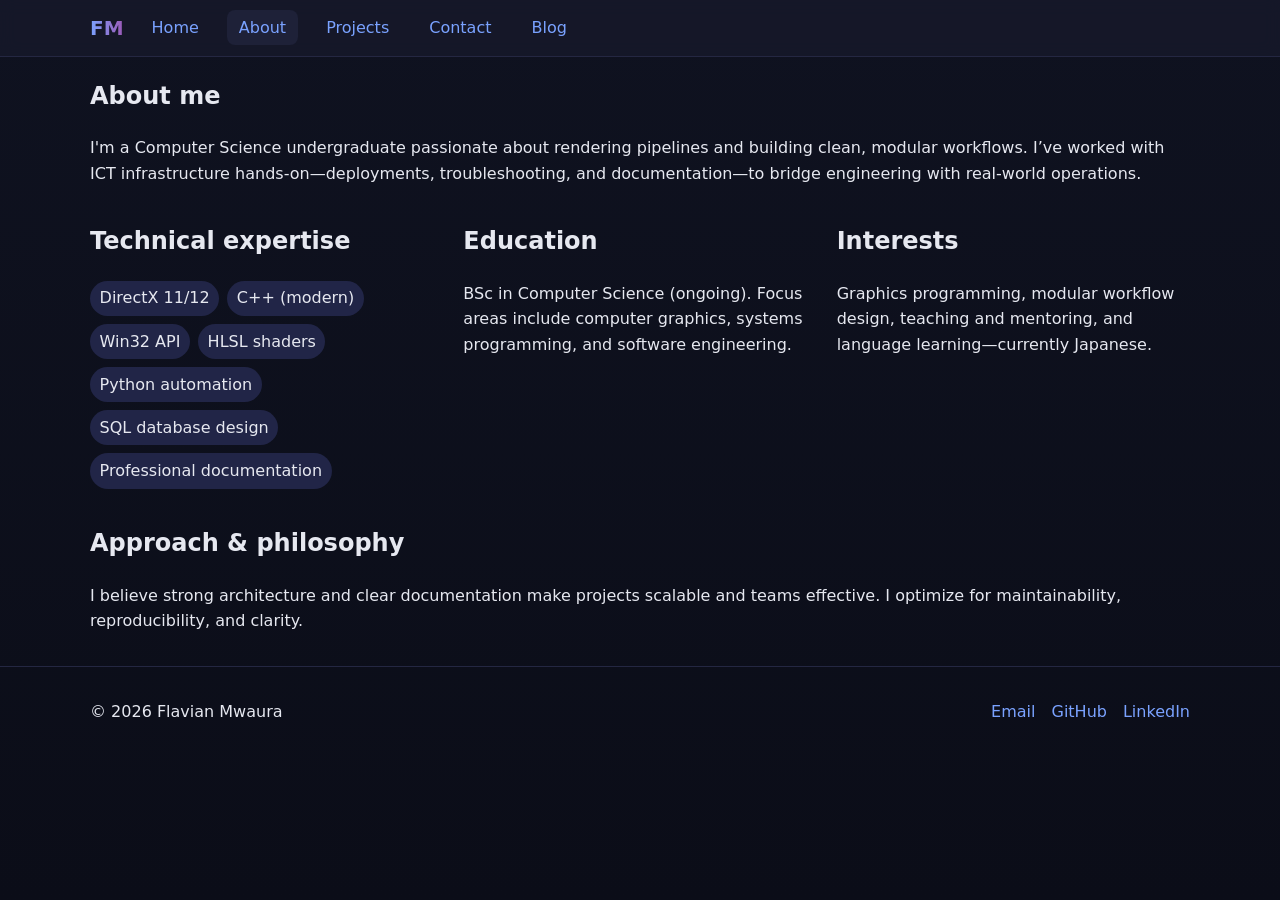
==== about.html @ 08898f5c "complete" ====
<!DOCTYPE html>
<html lang="en">
  <head>
    <meta charset="UTF-8" />
    <meta name="viewport" content="width=device-width, initial-scale=1" />
    <title>About — Flavian Mwaura</title>
    <meta
      name="description"
      content="Flavian's story, education, technical expertise, and interests in graphics programming and teaching."
    />
    <link rel="icon" href="images/favicon.png" />
    <link rel="stylesheet" href="css/styles.css" />
  </head>
  <body>
    <a class="skip-link" href="#main">Skip to content</a>

    <header class="site-header">
      <div class="container header-grid">
        <a class="logo" href="index.html">FM</a>
        <button
          class="menu-toggle"
          aria-expanded="false"
          aria-controls="primary-nav"
        >
          ☰
        </button>
        <nav id="primary-nav" class="primary-nav" aria-label="Main">
          <ul>
            <li><a href="index.html">Home</a></li>
            <li><a href="about.html" class="active">About</a></li>
            <li><a href="projects.html">Projects</a></li>
            <li><a href="contact.html">Contact</a></li>
            <li><a href="blog.html">Blog</a></li>
          </ul>
        </nav>
      </div>
    </header>

    <main id="main">
      <section class="container reveal">
        <h1>About me</h1>
        <p>
          I'm a Computer Science undergraduate passionate about rendering
          pipelines and building clean, modular workflows. I’ve worked with ICT
          infrastructure hands-on—deployments, troubleshooting, and
          documentation—to bridge engineering with real-world operations.
        </p>
      </section>

      <section class="container about-grid reveal">
        <article>
          <h2>Technical expertise</h2>
          <ul class="tag-list">
            <li>DirectX 11/12</li>
            <li>C++ (modern)</li>
            <li>Win32 API</li>
            <li>HLSL shaders</li>
            <li>Python automation</li>
            <li>SQL database design</li>
            <li>Professional documentation</li>
          </ul>
        </article>
        <article>
          <h2>Education</h2>
          <p>
            BSc in Computer Science (ongoing). Focus areas include computer
            graphics, systems programming, and software engineering.
          </p>
        </article>
        <article>
          <h2>Interests</h2>
          <p>
            Graphics programming, modular workflow design, teaching and
            mentoring, and language learning—currently Japanese.
          </p>
        </article>
      </section>

      <section class="container reveal">
        <h2>Approach & philosophy</h2>
        <p>
          I believe strong architecture and clear documentation make projects
          scalable and teams effective. I optimize for maintainability,
          reproducibility, and clarity.
        </p>
      </section>
    </main>

    <footer class="site-footer">
      <div class="container footer-grid">
        <p>&copy; <span id="year"></span> Flavian Mwaura</p>
        <ul class="social">
          <li><a href="judeflavian20@gmail.com">Email</a></li>
          <li>
            <a
              href="https://github.com/flavian101"
              target="_blank"
              rel="noopener"
              >GitHub</a
            >
          </li>
          <li>
            <a
              href="https://linkedin.com/in/flavian-mwaura"
              target="_blank"
              rel="noopener"
              >LinkedIn</a
            >
          </li>
        </ul>
      </div>
    </footer>

    <script src="js/main.js"></script>
  </body>
</html>
---- css/styles.css ----
/* Color system and base styles */
:root {
  --bg: #0f1220;
  --surface: #171a2b;
  --text: #e6e8f0;
  --muted: #b6bbd1;
  --accent: #7aa2ff;
  --accent-2: #9b59b6;
  --danger: #ff6b6b;

  --radius: 12px;
  --shadow: 0 10px 30px rgba(0,0,0,0.25);
}

* { box-sizing: border-box; }
html, body { height: 100%; }
body {
  margin: 0;
  font-family: system-ui, -apple-system, Segoe UI, Roboto, 'Helvetica Neue', Arial, 'Noto Sans', 'Ubuntu', sans-serif;
  background: linear-gradient(180deg, var(--bg), #0b0d18);
  color: var(--text);
  line-height: 1.6;
}

img { max-width: 100%; display: block; border-radius: var(--radius); }
a { color: var(--accent); text-decoration: none; }
a:hover { text-decoration: underline; }

.container { width: 92%; max-width: 1100px; margin: 0 auto; }

/* Header & nav */
.site-header {
  position: sticky; top: 0; z-index: 1000;
  backdrop-filter: blur(8px);
  background: rgba(23, 26, 43, 0.8);
  border-bottom: 1px solid #242742;
}

.header-grid {
  display: grid;
  grid-template-columns: auto 1fr auto;
  align-items: center;
  gap: 1rem;
  padding: 0.75rem 0;
}

.logo {
  font-weight: 800;
  color: var(--text);
  background: linear-gradient(90deg, var(--accent), var(--accent-2));
  -webkit-background-clip: text;
  background-clip: text;
  -webkit-text-fill-color: transparent;
  font-size: 1.25rem;
}

.menu-toggle {
  display: none;
  background: none;
  border: 1px solid #2a2e4f;
  color: var(--text);
  padding: 0.4rem 0.6rem;
  border-radius: 8px;
}

.primary-nav ul {
  display: flex; gap: 1rem; list-style: none; margin: 0; padding: 0;
}
.primary-nav a {
  padding: 0.5rem 0.75rem; border-radius: 8px;
}
.primary-nav a.active, .primary-nav a:hover {
  background: #1e2138;
}

/* Hero */
.hero {
  display: grid; gap: 2rem;
  grid-template-columns: 1.2fr 1fr;
  padding: 2.5rem 0;
}
.hero-text h1 { font-size: 2.25rem; margin: 0 0 0.5rem; }
.accent { color: var(--accent); }
.hero .cta-group { display: flex; gap: 1rem; margin-top: 1rem; }

.btn {
  display: inline-block;
  padding: 0.6rem 1rem;
  border-radius: 10px;
  border: 1px solid #2a2e4f;
  color: var(--text);
  background: #20233d;
  box-shadow: var(--shadow);
  transition: transform 0.2s ease, background 0.2s ease;
}
.btn:hover { transform: translateY(-2px); }
.btn.primary { background: linear-gradient(90deg, var(--accent), var(--accent-2)); border: none; }
.btn.ghost { background: transparent; border: 1px solid #2a2e4f; }
.btn.small { padding: 0.4rem 0.7rem; box-shadow: none; }

/* Cards and sections */
.features .cards, .project-grid, .about-grid, .footer-grid, .contact-grid, .blog-list {
  display: grid; gap: 1.25rem;
}
.features .cards { grid-template-columns: repeat(auto-fit, minmax(230px, 1fr)); }
.card {
  background: var(--surface); padding: 1rem; border-radius: var(--radius);
  border: 1px solid #242742; box-shadow: var(--shadow);
}
.highlight .project-grid { grid-template-columns: repeat(auto-fit, minmax(260px, 1fr)); }
.project-grid .project-card {
  background: var(--surface); padding: 1rem; border-radius: var(--radius);
  border: 1px solid #242742;
  display: grid; gap: 0.5rem;
}
.project-card h3 { margin: 0; }
.project-card .tags { display: flex; gap: 0.5rem; flex-wrap: wrap; }
.tag {
  background: #212547; color: var(--muted); padding: 0.2rem 0.5rem; border-radius: 999px; font-size: 0.85rem;
}

.about-grid { grid-template-columns: repeat(auto-fit, minmax(260px, 1fr)); }
.tag-list { display: flex; flex-wrap: wrap; gap: 0.5rem; padding: 0; list-style: none; }
.tag-list li { background: #212547; padding: 0.3rem 0.6rem; border-radius: 999px; }

.contact-grid { grid-template-columns: 1.2fr 1fr; }
.contact-list { list-style: none; padding: 0; }
.contact-list li { margin-bottom: 0.5rem; }

.blog-list { grid-template-columns: repeat(auto-fit, minmax(260px, 1fr)); }
.post-card { background: var(--surface); padding: 1rem; border-radius: var(--radius); border: 1px solid #242742; }

/* Footer */
.site-footer { border-top: 1px solid #242742; margin-top: 2rem; }
.footer-grid { grid-template-columns: 1fr auto; align-items: center; padding: 1rem 0; }
.social { display: flex; gap: 1rem; list-style: none; margin: 0; padding: 0; }

/* Accessibility helpers */
.skip-link {
  position: absolute; left: -9999px; top: -9999px;
}
.skip-link:focus {
  left: 1rem; top: 1rem; background: #20233d; padding: 0.5rem 0.75rem; border-radius: 6px;
}
.sr-only { position: absolute; width: 1px; height: 1px; padding: 0; margin: -1px; overflow: hidden; clip: rect(0,0,0,0); border: 0; }

/* Reveal on scroll */
.reveal { opacity: 0; transform: translateY(16px); transition: opacity 600ms ease, transform 600ms ease; }
.reveal.visible { opacity: 1; transform: translateY(0); }

/* Forms */
.form-field { margin-bottom: 1rem; }
label { display: block; font-weight: 600; margin-bottom: 0.25rem; }
input, textarea {
  width: 100%; padding: 0.6rem 0.7rem; border-radius: 10px;
  border: 1px solid #2a2e4f; background: #14172b; color: var(--text);
}
input:focus, textarea:focus { outline: 2px solid var(--accent); }
.error { color: var(--danger); min-height: 1rem; display: block; }
.form-status { margin-top: 0.75rem; }

/* Utility */
.cta-center { text-align: center; margin-top: 1rem; }

/* Responsive nav */
@media (max-width: 860px) {
  .menu-toggle { display: inline-block; }
  .primary-nav { display: none; }
  .primary-nav.open { display: block; }
  .primary-nav ul { flex-direction: column; gap: 0.5rem; padding: 0.75rem; background: #1a1d33; border-radius: 10px; }

  .hero { grid-template-columns: 1fr; }
  .contact-grid { grid-template-columns: 1fr; }
}

/* Larger type for desktop */
@media (min-width: 1100px) {
  .hero-text h1 { font-size: 2.6rem; }
}
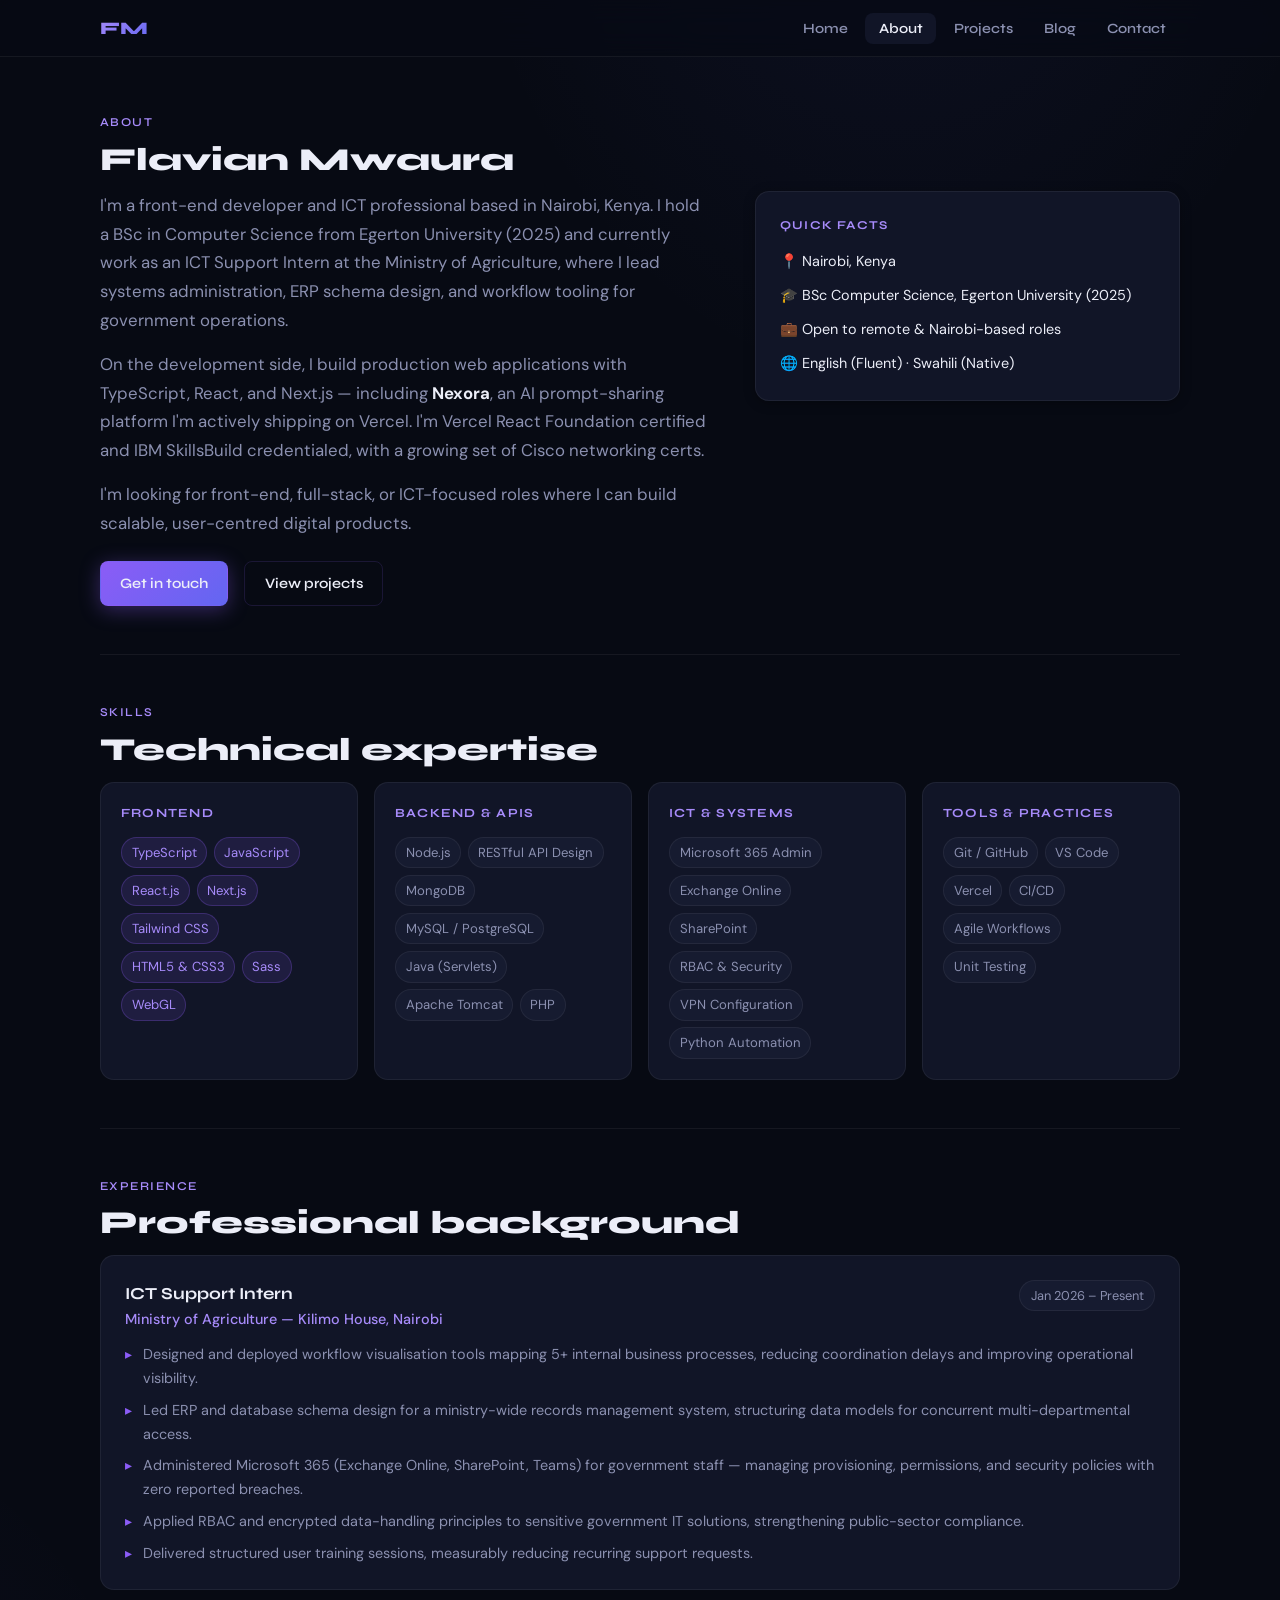
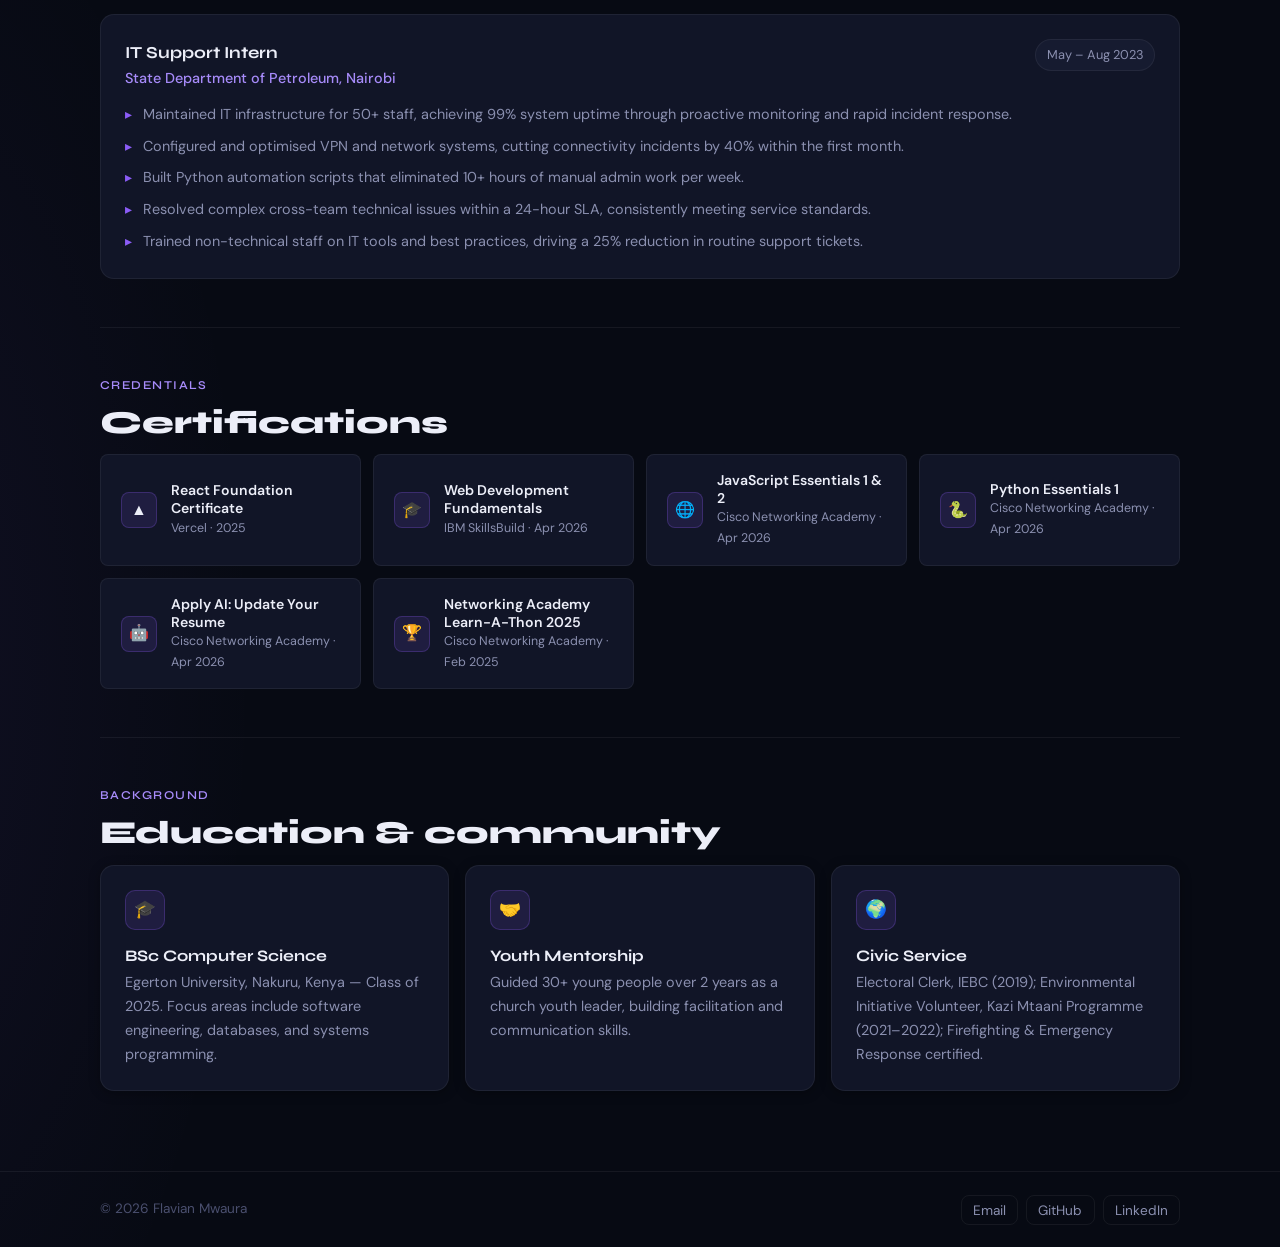
==== commit 78004d03: "refactor: update portfolio content and improve accessibility - Changed document type to lowercase in" ====
--- a/about.html
+++ b/about.html
@@ -1,4 +1,4 @@
-<!DOCTYPE html>
+<!doctype html>
 <html lang="en">
   <head>
     <meta charset="UTF-8" />
@@ -6,7 +6,7 @@
     <title>About — Flavian Mwaura</title>
     <meta
       name="description"
-      content="Flavian's story, education, technical expertise, and interests in graphics programming and teaching."
+      content="Front-end developer and ICT professional based in Nairobi. BSc Computer Science, Egerton University 2025. Building with TypeScript, React, and Next.js."
     />
     <link rel="icon" href="images/favicon.png" />
     <link rel="stylesheet" href="css/styles.css" />
@@ -22,67 +22,309 @@
           aria-expanded="false"
           aria-controls="primary-nav"
         >
-          ☰
+          <span class="sr-only">Toggle navigation</span>☰
         </button>
         <nav id="primary-nav" class="primary-nav" aria-label="Main">
           <ul>
             <li><a href="index.html">Home</a></li>
             <li><a href="about.html" class="active">About</a></li>
             <li><a href="projects.html">Projects</a></li>
+            <li><a href="blog.html">Blog</a></li>
             <li><a href="contact.html">Contact</a></li>
-            <li><a href="blog.html">Blog</a></li>
           </ul>
         </nav>
       </div>
     </header>
 
     <main id="main">
+      <!-- ── Intro ──────────────────────────────────────────────── -->
+      <section class="container reveal" style="padding-top: 3.5rem">
+        <div class="section-label">About</div>
+        <h1 class="section-title">Flavian Mwaura</h1>
+        <div class="about-intro">
+          <div>
+            <p style="margin-bottom: 1rem">
+              I'm a front-end developer and ICT professional based in Nairobi,
+              Kenya. I hold a BSc in Computer Science from Egerton University
+              (2025) and currently work as an ICT Support Intern at the Ministry
+              of Agriculture, where I lead systems administration, ERP schema
+              design, and workflow tooling for government operations.
+            </p>
+            <p style="margin-bottom: 1rem">
+              On the development side, I build production web applications with
+              TypeScript, React, and Next.js — including
+              <strong>Nexora</strong>, an AI prompt-sharing platform I'm
+              actively shipping on Vercel. I'm Vercel React Foundation certified
+              and IBM SkillsBuild credentialed, with a growing set of Cisco
+              networking certs.
+            </p>
+            <p>
+              I'm looking for front-end, full-stack, or ICT-focused roles where
+              I can build scalable, user-centred digital products.
+            </p>
+            <div style="margin-top: 1.5rem">
+              <a class="btn primary" href="contact.html">Get in touch</a>
+              <a
+                class="btn ghost"
+                href="projects.html"
+                style="margin-left: 0.75rem"
+                >View projects</a
+              >
+            </div>
+          </div>
+          <div class="card" style="align-self: start">
+            <div
+              style="
+                font-family: var(--font-display);
+                font-size: 0.75rem;
+                font-weight: 700;
+                letter-spacing: 0.1em;
+                text-transform: uppercase;
+                color: var(--purple-2);
+                margin-bottom: 0.85rem;
+              "
+            >
+              Quick facts
+            </div>
+            <ul
+              style="
+                list-style: none;
+                display: flex;
+                flex-direction: column;
+                gap: 0.65rem;
+              "
+            >
+              <li style="font-size: 0.9rem">
+                <strong>📍</strong> Nairobi, Kenya
+              </li>
+              <li style="font-size: 0.9rem">
+                <strong>🎓</strong> BSc Computer Science, Egerton University
+                (2025)
+              </li>
+              <li style="font-size: 0.9rem">
+                <strong>💼</strong> Open to remote & Nairobi-based roles
+              </li>
+              <li style="font-size: 0.9rem">
+                <strong>🌐</strong> English (Fluent) · Swahili (Native)
+              </li>
+            </ul>
+          </div>
+        </div>
+      </section>
+
+      <!-- ── Technical Skills ───────────────────────────────────── -->
       <section class="container reveal">
-        <h1>About me</h1>
-        <p>
-          I'm a Computer Science undergraduate passionate about rendering
-          pipelines and building clean, modular workflows. I’ve worked with ICT
-          infrastructure hands-on—deployments, troubleshooting, and
-          documentation—to bridge engineering with real-world operations.
-        </p>
-      </section>
-
-      <section class="container about-grid reveal">
-        <article>
-          <h2>Technical expertise</h2>
-          <ul class="tag-list">
-            <li>DirectX 11/12</li>
-            <li>C++ (modern)</li>
-            <li>Win32 API</li>
-            <li>HLSL shaders</li>
-            <li>Python automation</li>
-            <li>SQL database design</li>
-            <li>Professional documentation</li>
-          </ul>
-        </article>
-        <article>
-          <h2>Education</h2>
-          <p>
-            BSc in Computer Science (ongoing). Focus areas include computer
-            graphics, systems programming, and software engineering.
-          </p>
-        </article>
-        <article>
-          <h2>Interests</h2>
-          <p>
-            Graphics programming, modular workflow design, teaching and
-            mentoring, and language learning—currently Japanese.
-          </p>
-        </article>
-      </section>
-
+        <div class="section-label">Skills</div>
+        <h2 class="section-title">Technical expertise</h2>
+        <div class="skills-grid">
+          <div class="skill-group">
+            <div class="skill-group-title">Frontend</div>
+            <div class="skill-tags">
+              <span class="tag purple">TypeScript</span>
+              <span class="tag purple">JavaScript</span>
+              <span class="tag purple">React.js</span>
+              <span class="tag purple">Next.js</span>
+              <span class="tag purple">Tailwind CSS</span>
+              <span class="tag purple">HTML5 &amp; CSS3</span>
+              <span class="tag purple">Sass</span>
+              <span class="tag purple">WebGL</span>
+            </div>
+          </div>
+          <div class="skill-group">
+            <div class="skill-group-title">Backend &amp; APIs</div>
+            <div class="skill-tags">
+              <span class="tag">Node.js</span>
+              <span class="tag">RESTful API Design</span>
+              <span class="tag">MongoDB</span>
+              <span class="tag">MySQL / PostgreSQL</span>
+              <span class="tag">Java (Servlets)</span>
+              <span class="tag">Apache Tomcat</span>
+              <span class="tag">PHP</span>
+            </div>
+          </div>
+          <div class="skill-group">
+            <div class="skill-group-title">ICT &amp; Systems</div>
+            <div class="skill-tags">
+              <span class="tag">Microsoft 365 Admin</span>
+              <span class="tag">Exchange Online</span>
+              <span class="tag">SharePoint</span>
+              <span class="tag">RBAC &amp; Security</span>
+              <span class="tag">VPN Configuration</span>
+              <span class="tag">Python Automation</span>
+            </div>
+          </div>
+          <div class="skill-group">
+            <div class="skill-group-title">Tools &amp; Practices</div>
+            <div class="skill-tags">
+              <span class="tag">Git / GitHub</span>
+              <span class="tag">VS Code</span>
+              <span class="tag">Vercel</span>
+              <span class="tag">CI/CD</span>
+              <span class="tag">Agile Workflows</span>
+              <span class="tag">Unit Testing</span>
+            </div>
+          </div>
+        </div>
+      </section>
+
+      <!-- ── Experience ─────────────────────────────────────────── -->
       <section class="container reveal">
-        <h2>Approach & philosophy</h2>
-        <p>
-          I believe strong architecture and clear documentation make projects
-          scalable and teams effective. I optimize for maintainability,
-          reproducibility, and clarity.
-        </p>
+        <div class="section-label">Experience</div>
+        <h2 class="section-title">Professional background</h2>
+        <div class="experience-list">
+          <article class="exp-card">
+            <div class="exp-header">
+              <div>
+                <div class="exp-role">ICT Support Intern</div>
+                <div class="exp-org">
+                  Ministry of Agriculture — Kilimo House, Nairobi
+                </div>
+              </div>
+              <span class="exp-period">Jan 2026 – Present</span>
+            </div>
+            <ul class="exp-bullets">
+              <li>
+                Designed and deployed workflow visualisation tools mapping 5+
+                internal business processes, reducing coordination delays and
+                improving operational visibility.
+              </li>
+              <li>
+                Led ERP and database schema design for a ministry-wide records
+                management system, structuring data models for concurrent
+                multi-departmental access.
+              </li>
+              <li>
+                Administered Microsoft 365 (Exchange Online, SharePoint, Teams)
+                for government staff — managing provisioning, permissions, and
+                security policies with zero reported breaches.
+              </li>
+              <li>
+                Applied RBAC and encrypted data-handling principles to sensitive
+                government IT solutions, strengthening public-sector compliance.
+              </li>
+              <li>
+                Delivered structured user training sessions, measurably reducing
+                recurring support requests.
+              </li>
+            </ul>
+          </article>
+          <article class="exp-card">
+            <div class="exp-header">
+              <div>
+                <div class="exp-role">IT Support Intern</div>
+                <div class="exp-org">
+                  State Department of Petroleum, Nairobi
+                </div>
+              </div>
+              <span class="exp-period">May – Aug 2023</span>
+            </div>
+            <ul class="exp-bullets">
+              <li>
+                Maintained IT infrastructure for 50+ staff, achieving 99% system
+                uptime through proactive monitoring and rapid incident response.
+              </li>
+              <li>
+                Configured and optimised VPN and network systems, cutting
+                connectivity incidents by 40% within the first month.
+              </li>
+              <li>
+                Built Python automation scripts that eliminated 10+ hours of
+                manual admin work per week.
+              </li>
+              <li>
+                Resolved complex cross-team technical issues within a 24-hour
+                SLA, consistently meeting service standards.
+              </li>
+              <li>
+                Trained non-technical staff on IT tools and best practices,
+                driving a 25% reduction in routine support tickets.
+              </li>
+            </ul>
+          </article>
+        </div>
+      </section>
+
+      <!-- ── Certifications ─────────────────────────────────────── -->
+      <section class="container reveal">
+        <div class="section-label">Credentials</div>
+        <h2 class="section-title">Certifications</h2>
+        <div class="cert-grid">
+          <div class="cert-card">
+            <div class="cert-icon">▲</div>
+            <div class="cert-info">
+              <div class="cert-name">React Foundation Certificate</div>
+              <div class="cert-issuer">Vercel · 2025</div>
+            </div>
+          </div>
+          <div class="cert-card">
+            <div class="cert-icon">🎓</div>
+            <div class="cert-info">
+              <div class="cert-name">Web Development Fundamentals</div>
+              <div class="cert-issuer">IBM SkillsBuild · Apr 2026</div>
+            </div>
+          </div>
+          <div class="cert-card">
+            <div class="cert-icon">🌐</div>
+            <div class="cert-info">
+              <div class="cert-name">JavaScript Essentials 1 &amp; 2</div>
+              <div class="cert-issuer">Cisco Networking Academy · Apr 2026</div>
+            </div>
+          </div>
+          <div class="cert-card">
+            <div class="cert-icon">🐍</div>
+            <div class="cert-info">
+              <div class="cert-name">Python Essentials 1</div>
+              <div class="cert-issuer">Cisco Networking Academy · Apr 2026</div>
+            </div>
+          </div>
+          <div class="cert-card">
+            <div class="cert-icon">🤖</div>
+            <div class="cert-info">
+              <div class="cert-name">Apply AI: Update Your Resume</div>
+              <div class="cert-issuer">Cisco Networking Academy · Apr 2026</div>
+            </div>
+          </div>
+          <div class="cert-card">
+            <div class="cert-icon">🏆</div>
+            <div class="cert-info">
+              <div class="cert-name">Networking Academy Learn-A-Thon 2025</div>
+              <div class="cert-issuer">Cisco Networking Academy · Feb 2025</div>
+            </div>
+          </div>
+        </div>
+      </section>
+
+      <!-- ── Education & Community ──────────────────────────────── -->
+      <section class="container reveal">
+        <div class="section-label">Background</div>
+        <h2 class="section-title">Education &amp; community</h2>
+        <div class="cards-grid">
+          <article class="card">
+            <div class="card-icon">🎓</div>
+            <h3>BSc Computer Science</h3>
+            <p>
+              Egerton University, Nakuru, Kenya — Class of 2025. Focus areas
+              include software engineering, databases, and systems programming.
+            </p>
+          </article>
+          <article class="card">
+            <div class="card-icon">🤝</div>
+            <h3>Youth Mentorship</h3>
+            <p>
+              Guided 30+ young people over 2 years as a church youth leader,
+              building facilitation and communication skills.
+            </p>
+          </article>
+          <article class="card">
+            <div class="card-icon">🌍</div>
+            <h3>Civic Service</h3>
+            <p>
+              Electoral Clerk, IEBC (2019); Environmental Initiative Volunteer,
+              Kazi Mtaani Programme (2021–2022); Firefighting &amp; Emergency
+              Response certified.
+            </p>
+          </article>
+        </div>
       </section>
     </main>
 
@@ -90,7 +332,7 @@
       <div class="container footer-grid">
         <p>&copy; <span id="year"></span> Flavian Mwaura</p>
         <ul class="social">
-          <li><a href="judeflavian20@gmail.com">Email</a></li>
+          <li><a href="mailto:judeflavian20@gmail.com">Email</a></li>
           <li>
             <a
               href="https://github.com/flavian101"
--- a/css/styles.css
+++ b/css/styles.css
@@ -1,179 +1,951 @@
-/* Color system and base styles */
+@import url('https://fonts.googleapis.com/css2?family=Syne:wght@400;600;700;800&family=DM+Sans:ital,opsz,wght@0,9..40,300;0,9..40,400;0,9..40,500;1,9..40,300&display=swap');
+
+/* ── Design Tokens ─────────────────────────────────────────────── */
 :root {
-  --bg: #0f1220;
-  --surface: #171a2b;
-  --text: #e6e8f0;
-  --muted: #b6bbd1;
-  --accent: #7aa2ff;
-  --accent-2: #9b59b6;
-  --danger: #ff6b6b;
-
-  --radius: 12px;
-  --shadow: 0 10px 30px rgba(0,0,0,0.25);
-}
-
-* { box-sizing: border-box; }
-html, body { height: 100%; }
+  --bg: #070a13;
+  --bg-2: #0c0f1e;
+  --surface: #111527;
+  --surface-2: #161b30;
+  --border: rgba(139, 92, 246, 0.15);
+  --border-2: rgba(255, 255, 255, 0.06);
+
+  --text: #eceef8;
+  --muted: #8b90b0;
+  --faint: #4a4f6e;
+
+  --purple: #8b5cf6;
+  --purple-2: #a78bfa;
+  --purple-dim: rgba(139, 92, 246, 0.12);
+  --indigo: #6366f1;
+  --danger: #f87171;
+  --success: #34d399;
+
+  --font-display: 'Syne', sans-serif;
+  --font-body: 'DM Sans', sans-serif;
+
+  --radius: 14px;
+  --radius-sm: 8px;
+  --shadow: 0 8px 32px rgba(0, 0, 0, 0.45);
+  --shadow-sm: 0 2px 12px rgba(0, 0, 0, 0.3);
+  --glow: 0 0 40px rgba(139, 92, 246, 0.18);
+}
+
+/* ── Reset & Base ───────────────────────────────────────────────── */
+*,
+*::before,
+*::after {
+  box-sizing: border-box;
+  margin: 0;
+  padding: 0;
+}
+
+html {
+  scroll-behavior: smooth;
+}
+
 body {
-  margin: 0;
-  font-family: system-ui, -apple-system, Segoe UI, Roboto, 'Helvetica Neue', Arial, 'Noto Sans', 'Ubuntu', sans-serif;
-  background: linear-gradient(180deg, var(--bg), #0b0d18);
-  color: var(--text);
-  line-height: 1.6;
-}
-
-img { max-width: 100%; display: block; border-radius: var(--radius); }
-a { color: var(--accent); text-decoration: none; }
-a:hover { text-decoration: underline; }
-
-.container { width: 92%; max-width: 1100px; margin: 0 auto; }
-
-/* Header & nav */
+  font-family: var(--font-body);
+  background: var(--bg);
+  color: var(--text);
+  line-height: 1.65;
+  min-height: 100dvh;
+  -webkit-font-smoothing: antialiased;
+  background-image:
+    radial-gradient(ellipse 60% 40% at 70% -10%, rgba(99, 102, 241, 0.08) 0%, transparent 60%),
+    radial-gradient(ellipse 50% 50% at -10% 80%, rgba(139, 92, 246, 0.07) 0%, transparent 60%);
+}
+
+img {
+  max-width: 100%;
+  display: block;
+}
+
+a {
+  color: var(--purple-2);
+  text-decoration: none;
+  transition: color 0.2s;
+}
+
+a:hover {
+  color: var(--text);
+}
+
+h1,
+h2,
+h3,
+h4 {
+  font-family: var(--font-display);
+  line-height: 1.2;
+}
+
+p {
+  color: var(--muted);
+}
+
+strong {
+  color: var(--text);
+}
+
+.container {
+  width: 92%;
+  max-width: 1080px;
+  margin: 0 auto;
+}
+
+/* ── Skip link ──────────────────────────────────────────────────── */
+.skip-link {
+  position: absolute;
+  left: -9999px;
+  top: -9999px;
+}
+
+.skip-link:focus {
+  left: 1rem;
+  top: 1rem;
+  z-index: 9999;
+  background: var(--surface);
+  padding: 0.5rem 1rem;
+  border-radius: var(--radius-sm);
+  border: 1px solid var(--border);
+}
+
+.sr-only {
+  position: absolute;
+  width: 1px;
+  height: 1px;
+  overflow: hidden;
+  clip: rect(0, 0, 0, 0);
+}
+
+/* ── Header ─────────────────────────────────────────────────────── */
 .site-header {
-  position: sticky; top: 0; z-index: 1000;
-  backdrop-filter: blur(8px);
-  background: rgba(23, 26, 43, 0.8);
-  border-bottom: 1px solid #242742;
+  position: sticky;
+  top: 0;
+  z-index: 1000;
+  background: rgba(7, 10, 19, 0.75);
+  backdrop-filter: blur(14px) saturate(1.5);
+  -webkit-backdrop-filter: blur(14px) saturate(1.5);
+  border-bottom: 1px solid var(--border-2);
 }
 
 .header-grid {
-  display: grid;
-  grid-template-columns: auto 1fr auto;
+  display: flex;
   align-items: center;
+  justify-content: space-between;
   gap: 1rem;
-  padding: 0.75rem 0;
+  padding: 0.85rem 0;
 }
 
 .logo {
+  font-family: var(--font-display);
+  font-size: 1.1rem;
   font-weight: 800;
-  color: var(--text);
-  background: linear-gradient(90deg, var(--accent), var(--accent-2));
+  letter-spacing: 0.02em;
+  background: linear-gradient(135deg, var(--purple-2), var(--indigo));
   -webkit-background-clip: text;
   background-clip: text;
   -webkit-text-fill-color: transparent;
-  font-size: 1.25rem;
 }
 
 .menu-toggle {
   display: none;
   background: none;
-  border: 1px solid #2a2e4f;
-  color: var(--text);
-  padding: 0.4rem 0.6rem;
+  border: 1px solid var(--border-2);
+  color: var(--muted);
+  padding: 0.4rem 0.7rem;
+  border-radius: var(--radius-sm);
+  cursor: pointer;
+}
+
+.primary-nav ul {
+  display: flex;
+  gap: 0.25rem;
+  list-style: none;
+}
+
+.primary-nav a {
+  font-family: var(--font-display);
+  font-size: 0.88rem;
+  font-weight: 600;
+  color: var(--muted);
+  padding: 0.45rem 0.85rem;
+  border-radius: var(--radius-sm);
+  transition: color 0.2s, background 0.2s;
+}
+
+.primary-nav a.active,
+.primary-nav a:hover {
+  color: var(--text);
+  background: var(--surface);
+}
+
+/* ── Buttons ─────────────────────────────────────────────────────── */
+.btn {
+  display: inline-flex;
+  align-items: center;
+  gap: 0.4rem;
+  font-family: var(--font-display);
+  font-weight: 600;
+  font-size: 0.9rem;
+  padding: 0.6rem 1.2rem;
+  border-radius: var(--radius-sm);
+  border: 1px solid var(--border-2);
+  color: var(--text);
+  background: var(--surface-2);
+  cursor: pointer;
+  transition: transform 0.2s, box-shadow 0.2s, background 0.2s, border-color 0.2s;
+  text-decoration: none;
+  white-space: nowrap;
+}
+
+.btn:hover {
+  transform: translateY(-2px);
+  box-shadow: var(--shadow-sm);
+  color: var(--text);
+}
+
+.btn.primary {
+  background: linear-gradient(135deg, var(--purple) 0%, var(--indigo) 100%);
+  border-color: transparent;
+  box-shadow: 0 4px 20px rgba(139, 92, 246, 0.35);
+}
+
+.btn.primary:hover {
+  box-shadow: 0 6px 28px rgba(139, 92, 246, 0.5);
+}
+
+.btn.ghost {
+  background: transparent;
+  border-color: var(--border);
+}
+
+.btn.ghost:hover {
+  background: var(--purple-dim);
+  border-color: var(--purple);
+}
+
+.btn.small {
+  padding: 0.4rem 0.8rem;
+  font-size: 0.82rem;
+}
+
+.btn.outline {
+  background: transparent;
+  border-color: rgba(139, 92, 246, 0.4);
+  color: var(--purple-2);
+}
+
+.btn.outline:hover {
+  background: var(--purple-dim);
+}
+
+/* ── Hero ────────────────────────────────────────────────────────── */
+.hero {
+  padding: 5rem 0 3.5rem;
+  display: grid;
+  gap: 3rem;
+  grid-template-columns: 1fr 0.7fr;
+  align-items: center;
+}
+
+.hero-eyebrow {
+  display: inline-flex;
+  align-items: center;
+  gap: 0.5rem;
+  font-size: 0.78rem;
+  font-weight: 600;
+  letter-spacing: 0.12em;
+  text-transform: uppercase;
+  color: var(--purple-2);
+  background: var(--purple-dim);
+  border: 1px solid rgba(139, 92, 246, 0.25);
+  border-radius: 999px;
+  padding: 0.3rem 0.85rem;
+  margin-bottom: 1.25rem;
+}
+
+.hero-eyebrow::before {
+  content: '';
+  width: 6px;
+  height: 6px;
+  background: var(--purple);
+  border-radius: 50%;
+}
+
+.hero-text h1 {
+  font-size: clamp(2rem, 4vw, 3rem);
+  font-weight: 800;
+  color: var(--text);
+  margin-bottom: 1.1rem;
+  letter-spacing: -0.02em;
+}
+
+.hero-text h1 .accent {
+  background: linear-gradient(135deg, var(--purple-2), var(--indigo));
+  -webkit-background-clip: text;
+  background-clip: text;
+  -webkit-text-fill-color: transparent;
+}
+
+.hero-text p {
+  font-size: 1.05rem;
+  max-width: 52ch;
+  margin-bottom: 1.75rem;
+}
+
+.cta-group {
+  display: flex;
+  gap: 0.75rem;
+  flex-wrap: wrap;
+}
+
+.hero-card {
+  background: var(--surface);
+  border: 1px solid var(--border);
+  border-radius: var(--radius);
+  padding: 1.5rem;
+  box-shadow: var(--glow);
+  display: flex;
+  flex-direction: column;
+  gap: 1.25rem;
+}
+
+.hero-card-title {
+  font-family: var(--font-display);
+  font-size: 0.78rem;
+  font-weight: 600;
+  color: var(--faint);
+  letter-spacing: 0.1em;
+  text-transform: uppercase;
+}
+
+.stat-grid {
+  display: grid;
+  grid-template-columns: 1fr 1fr;
+  gap: 0.75rem;
+}
+
+.stat {
+  background: var(--surface-2);
+  border-radius: var(--radius-sm);
+  padding: 0.85rem;
+  border: 1px solid var(--border-2);
+}
+
+.stat-num {
+  font-family: var(--font-display);
+  font-size: 1.6rem;
+  font-weight: 800;
+  color: var(--purple-2);
+  line-height: 1;
+}
+
+.stat-label {
+  font-size: 0.78rem;
+  color: var(--muted);
+  margin-top: 0.25rem;
+}
+
+.hero-stack {
+  display: flex;
+  flex-wrap: wrap;
+  gap: 0.4rem;
+}
+
+.hero-stack .tag {
+  font-size: 0.78rem;
+}
+
+/* ── Section scaffold ────────────────────────────────────────────── */
+section {
+  padding: 3rem 0;
+}
+
+section+section {
+  border-top: 1px solid var(--border-2);
+}
+
+.section-label {
+  font-family: var(--font-display);
+  font-size: 0.75rem;
+  font-weight: 600;
+  letter-spacing: 0.12em;
+  text-transform: uppercase;
+  color: var(--purple-2);
+  margin-bottom: 0.5rem;
+}
+
+.section-title {
+  font-size: clamp(1.5rem, 3vw, 2rem);
+  font-weight: 800;
+  color: var(--text);
+  margin-bottom: 0.75rem;
+}
+
+.section-body {
+  font-size: 1rem;
+  max-width: 60ch;
+  margin-bottom: 2rem;
+}
+
+/* ── Tag ─────────────────────────────────────────────────────────── */
+.tag {
+  background: var(--surface-2);
+  color: var(--muted);
+  padding: 0.25rem 0.6rem;
+  border-radius: 999px;
+  font-size: 0.82rem;
+  border: 1px solid var(--border-2);
+  font-family: var(--font-body);
+  display: inline-block;
+}
+
+.tag.purple {
+  background: var(--purple-dim);
+  color: var(--purple-2);
+  border-color: rgba(139, 92, 246, 0.25);
+}
+
+/* ── Feature cards ───────────────────────────────────────────────── */
+.cards-grid {
+  display: grid;
+  gap: 1rem;
+  grid-template-columns: repeat(auto-fit, minmax(240px, 1fr));
+}
+
+.card {
+  background: var(--surface);
+  border: 1px solid var(--border-2);
+  border-radius: var(--radius);
+  padding: 1.5rem;
+  box-shadow: var(--shadow-sm);
+  position: relative;
+  overflow: hidden;
+  transition: border-color 0.3s, transform 0.3s;
+}
+
+.card:hover {
+  border-color: var(--border);
+  transform: translateY(-3px);
+}
+
+.card-icon {
+  width: 40px;
+  height: 40px;
+  border-radius: 10px;
+  background: var(--purple-dim);
+  border: 1px solid rgba(139, 92, 246, 0.25);
+  display: flex;
+  align-items: center;
+  justify-content: center;
+  font-size: 1.1rem;
+  margin-bottom: 1rem;
+}
+
+.card h3 {
+  font-size: 1rem;
+  color: var(--text);
+  margin-bottom: 0.4rem;
+}
+
+.card p {
+  font-size: 0.9rem;
+}
+
+/* ── Project cards ───────────────────────────────────────────────── */
+.project-grid {
+  display: grid;
+  gap: 1.25rem;
+  grid-template-columns: repeat(auto-fit, minmax(300px, 1fr));
+}
+
+.project-card {
+  background: var(--surface);
+  border: 1px solid var(--border-2);
+  border-radius: var(--radius);
+  padding: 1.5rem;
+  display: flex;
+  flex-direction: column;
+  gap: 0.75rem;
+  transition: border-color 0.3s, transform 0.3s;
+}
+
+.project-card:hover {
+  border-color: var(--border);
+  transform: translateY(-3px);
+}
+
+.project-card-header {
+  display: flex;
+  justify-content: space-between;
+  align-items: flex-start;
+}
+
+.project-status {
+  font-size: 0.72rem;
+  font-weight: 600;
+  letter-spacing: 0.08em;
+  text-transform: uppercase;
+  padding: 0.2rem 0.55rem;
+  border-radius: 999px;
+}
+
+.project-status.live {
+  background: rgba(52, 211, 153, 0.1);
+  color: var(--success);
+  border: 1px solid rgba(52, 211, 153, 0.25);
+}
+
+.project-status.active {
+  background: var(--purple-dim);
+  color: var(--purple-2);
+  border: 1px solid rgba(139, 92, 246, 0.25);
+}
+
+.project-status.archived {
+  background: var(--surface-2);
+  color: var(--faint);
+  border: 1px solid var(--border-2);
+}
+
+.project-card h3 {
+  font-size: 1.05rem;
+  color: var(--text);
+}
+
+.project-card p {
+  font-size: 0.9rem;
+  flex: 1;
+}
+
+.project-card .tags {
+  display: flex;
+  flex-wrap: wrap;
+  gap: 0.4rem;
+}
+
+.project-card-actions {
+  display: flex;
+  gap: 0.5rem;
+  margin-top: 0.25rem;
+}
+
+/* ── Experience ──────────────────────────────────────────────────── */
+.experience-list {
+  display: flex;
+  flex-direction: column;
+  gap: 1.5rem;
+}
+
+.exp-card {
+  background: var(--surface);
+  border: 1px solid var(--border-2);
+  border-radius: var(--radius);
+  padding: 1.5rem;
+  display: grid;
+  gap: 0.75rem;
+  transition: border-color 0.3s;
+}
+
+.exp-card:hover {
+  border-color: var(--border);
+}
+
+.exp-header {
+  display: flex;
+  justify-content: space-between;
+  align-items: flex-start;
+  flex-wrap: wrap;
+  gap: 0.5rem;
+}
+
+.exp-role {
+  font-family: var(--font-display);
+  font-size: 1.05rem;
+  font-weight: 700;
+  color: var(--text);
+}
+
+.exp-org {
+  color: var(--purple-2);
+  font-size: 0.9rem;
+  font-weight: 500;
+}
+
+.exp-period {
+  font-size: 0.8rem;
+  color: var(--muted);
+  background: var(--surface-2);
+  padding: 0.25rem 0.65rem;
+  border-radius: 999px;
+  border: 1px solid var(--border-2);
+  white-space: nowrap;
+}
+
+.exp-bullets {
+  list-style: none;
+  display: flex;
+  flex-direction: column;
+  gap: 0.5rem;
+}
+
+.exp-bullets li {
+  font-size: 0.9rem;
+  color: var(--muted);
+  padding-left: 1.1rem;
+  position: relative;
+}
+
+.exp-bullets li::before {
+  content: '▸';
+  position: absolute;
+  left: 0;
+  color: var(--purple);
+}
+
+/* ── Skills ──────────────────────────────────────────────────────── */
+.skills-grid {
+  display: grid;
+  gap: 1rem;
+  grid-template-columns: repeat(auto-fit, minmax(220px, 1fr));
+}
+
+.skill-group {
+  background: var(--surface);
+  border: 1px solid var(--border-2);
+  border-radius: var(--radius);
+  padding: 1.25rem;
+}
+
+.skill-group-title {
+  font-family: var(--font-display);
+  font-size: 0.78rem;
+  font-weight: 700;
+  letter-spacing: 0.1em;
+  text-transform: uppercase;
+  color: var(--purple-2);
+  margin-bottom: 0.85rem;
+}
+
+.skill-tags {
+  display: flex;
+  flex-wrap: wrap;
+  gap: 0.4rem;
+}
+
+/* ── Certs ───────────────────────────────────────────────────────── */
+.cert-grid {
+  display: grid;
+  gap: 0.75rem;
+  grid-template-columns: repeat(auto-fit, minmax(260px, 1fr));
+}
+
+.cert-card {
+  background: var(--surface);
+  border: 1px solid var(--border-2);
+  border-radius: var(--radius-sm);
+  padding: 1rem 1.25rem;
+  display: flex;
+  align-items: center;
+  gap: 0.85rem;
+  transition: border-color 0.3s;
+}
+
+.cert-card:hover {
+  border-color: var(--border);
+}
+
+.cert-icon {
+  width: 36px;
+  height: 36px;
   border-radius: 8px;
-}
-
-.primary-nav ul {
-  display: flex; gap: 1rem; list-style: none; margin: 0; padding: 0;
-}
-.primary-nav a {
-  padding: 0.5rem 0.75rem; border-radius: 8px;
-}
-.primary-nav a.active, .primary-nav a:hover {
-  background: #1e2138;
-}
-
-/* Hero */
-.hero {
-  display: grid; gap: 2rem;
+  flex-shrink: 0;
+  background: var(--purple-dim);
+  border: 1px solid rgba(139, 92, 246, 0.25);
+  display: flex;
+  align-items: center;
+  justify-content: center;
+  font-size: 1rem;
+}
+
+.cert-info {
+  min-width: 0;
+}
+
+.cert-name {
+  font-size: 0.88rem;
+  font-weight: 600;
+  color: var(--text);
+  line-height: 1.3;
+}
+
+.cert-issuer {
+  font-size: 0.78rem;
+  color: var(--muted);
+}
+
+/* ── About page ──────────────────────────────────────────────────── */
+.about-intro {
+  display: grid;
+  grid-template-columns: 1fr 0.7fr;
+  gap: 3rem;
+  align-items: start;
+}
+
+.about-intro p {
+  font-size: 1.05rem;
+  line-height: 1.7;
+}
+
+/* ── Contact page ────────────────────────────────────────────────── */
+.contact-grid {
+  display: grid;
   grid-template-columns: 1.2fr 1fr;
-  padding: 2.5rem 0;
-}
-.hero-text h1 { font-size: 2.25rem; margin: 0 0 0.5rem; }
-.accent { color: var(--accent); }
-.hero .cta-group { display: flex; gap: 1rem; margin-top: 1rem; }
-
-.btn {
-  display: inline-block;
-  padding: 0.6rem 1rem;
-  border-radius: 10px;
-  border: 1px solid #2a2e4f;
-  color: var(--text);
-  background: #20233d;
-  box-shadow: var(--shadow);
-  transition: transform 0.2s ease, background 0.2s ease;
-}
-.btn:hover { transform: translateY(-2px); }
-.btn.primary { background: linear-gradient(90deg, var(--accent), var(--accent-2)); border: none; }
-.btn.ghost { background: transparent; border: 1px solid #2a2e4f; }
-.btn.small { padding: 0.4rem 0.7rem; box-shadow: none; }
-
-/* Cards and sections */
-.features .cards, .project-grid, .about-grid, .footer-grid, .contact-grid, .blog-list {
-  display: grid; gap: 1.25rem;
-}
-.features .cards { grid-template-columns: repeat(auto-fit, minmax(230px, 1fr)); }
-.card {
-  background: var(--surface); padding: 1rem; border-radius: var(--radius);
-  border: 1px solid #242742; box-shadow: var(--shadow);
-}
-.highlight .project-grid { grid-template-columns: repeat(auto-fit, minmax(260px, 1fr)); }
-.project-grid .project-card {
-  background: var(--surface); padding: 1rem; border-radius: var(--radius);
-  border: 1px solid #242742;
-  display: grid; gap: 0.5rem;
-}
-.project-card h3 { margin: 0; }
-.project-card .tags { display: flex; gap: 0.5rem; flex-wrap: wrap; }
-.tag {
-  background: #212547; color: var(--muted); padding: 0.2rem 0.5rem; border-radius: 999px; font-size: 0.85rem;
-}
-
-.about-grid { grid-template-columns: repeat(auto-fit, minmax(260px, 1fr)); }
-.tag-list { display: flex; flex-wrap: wrap; gap: 0.5rem; padding: 0; list-style: none; }
-.tag-list li { background: #212547; padding: 0.3rem 0.6rem; border-radius: 999px; }
-
-.contact-grid { grid-template-columns: 1.2fr 1fr; }
-.contact-list { list-style: none; padding: 0; }
-.contact-list li { margin-bottom: 0.5rem; }
-
-.blog-list { grid-template-columns: repeat(auto-fit, minmax(260px, 1fr)); }
-.post-card { background: var(--surface); padding: 1rem; border-radius: var(--radius); border: 1px solid #242742; }
-
-/* Footer */
-.site-footer { border-top: 1px solid #242742; margin-top: 2rem; }
-.footer-grid { grid-template-columns: 1fr auto; align-items: center; padding: 1rem 0; }
-.social { display: flex; gap: 1rem; list-style: none; margin: 0; padding: 0; }
-
-/* Accessibility helpers */
-.skip-link {
-  position: absolute; left: -9999px; top: -9999px;
-}
-.skip-link:focus {
-  left: 1rem; top: 1rem; background: #20233d; padding: 0.5rem 0.75rem; border-radius: 6px;
-}
-.sr-only { position: absolute; width: 1px; height: 1px; padding: 0; margin: -1px; overflow: hidden; clip: rect(0,0,0,0); border: 0; }
-
-/* Reveal on scroll */
-.reveal { opacity: 0; transform: translateY(16px); transition: opacity 600ms ease, transform 600ms ease; }
-.reveal.visible { opacity: 1; transform: translateY(0); }
-
-/* Forms */
-.form-field { margin-bottom: 1rem; }
-label { display: block; font-weight: 600; margin-bottom: 0.25rem; }
-input, textarea {
-  width: 100%; padding: 0.6rem 0.7rem; border-radius: 10px;
-  border: 1px solid #2a2e4f; background: #14172b; color: var(--text);
-}
-input:focus, textarea:focus { outline: 2px solid var(--accent); }
-.error { color: var(--danger); min-height: 1rem; display: block; }
-.form-status { margin-top: 0.75rem; }
-
-/* Utility */
-.cta-center { text-align: center; margin-top: 1rem; }
-
-/* Responsive nav */
+  gap: 2rem;
+  align-items: start;
+}
+
+.contact-info h2 {
+  margin-bottom: 1rem;
+}
+
+.contact-list {
+  list-style: none;
+  display: flex;
+  flex-direction: column;
+  gap: 0.85rem;
+}
+
+.contact-list li {
+  display: flex;
+  align-items: center;
+  gap: 0.75rem;
+  font-size: 0.95rem;
+}
+
+.contact-list li span:first-child {
+  width: 34px;
+  height: 34px;
+  border-radius: 8px;
+  background: var(--purple-dim);
+  border: 1px solid rgba(139, 92, 246, 0.25);
+  display: flex;
+  align-items: center;
+  justify-content: center;
+  flex-shrink: 0;
+}
+
+/* ── Form ────────────────────────────────────────────────────────── */
+.form-card {
+  background: var(--surface);
+  border: 1px solid var(--border-2);
+  border-radius: var(--radius);
+  padding: 2rem;
+}
+
+.form-card h2 {
+  margin-bottom: 1.5rem;
+}
+
+.form-field {
+  margin-bottom: 1.25rem;
+}
+
+label {
+  display: block;
+  font-size: 0.85rem;
+  font-weight: 600;
+  color: var(--text);
+  margin-bottom: 0.4rem;
+}
+
+input,
+textarea {
+  width: 100%;
+  padding: 0.65rem 0.9rem;
+  border-radius: var(--radius-sm);
+  border: 1px solid var(--border-2);
+  background: var(--bg-2);
+  color: var(--text);
+  font-family: var(--font-body);
+  font-size: 0.95rem;
+  transition: border-color 0.2s, box-shadow 0.2s;
+}
+
+input:focus,
+textarea:focus {
+  outline: none;
+  border-color: var(--purple);
+  box-shadow: 0 0 0 3px rgba(139, 92, 246, 0.15);
+}
+
+.error {
+  color: var(--danger);
+  font-size: 0.8rem;
+  min-height: 1rem;
+  display: block;
+  margin-top: 0.25rem;
+}
+
+.form-status {
+  margin-top: 0.75rem;
+  font-size: 0.9rem;
+}
+
+/* ── Blog ────────────────────────────────────────────────────────── */
+.blog-list {
+  display: grid;
+  gap: 1.25rem;
+  grid-template-columns: repeat(auto-fit, minmax(280px, 1fr));
+}
+
+.post-card {
+  background: var(--surface);
+  border: 1px solid var(--border-2);
+  border-radius: var(--radius);
+  padding: 1.5rem;
+  display: flex;
+  flex-direction: column;
+  gap: 0.75rem;
+  transition: border-color 0.3s, transform 0.3s;
+}
+
+.post-card:hover {
+  border-color: var(--border);
+  transform: translateY(-3px);
+}
+
+.post-tag {
+  font-size: 0.75rem;
+}
+
+.post-card h2 {
+  font-size: 1.05rem;
+  color: var(--text);
+}
+
+.post-card p {
+  font-size: 0.9rem;
+  flex: 1;
+}
+
+/* ── Footer ──────────────────────────────────────────────────────── */
+.site-footer {
+  border-top: 1px solid var(--border-2);
+  padding: 1.5rem 0;
+  margin-top: 2rem;
+}
+
+.footer-grid {
+  display: flex;
+  justify-content: space-between;
+  align-items: center;
+  flex-wrap: wrap;
+  gap: 1rem;
+}
+
+.footer-grid p {
+  font-size: 0.85rem;
+  color: var(--faint);
+}
+
+.social {
+  display: flex;
+  gap: 0.5rem;
+  list-style: none;
+}
+
+.social a {
+  font-size: 0.85rem;
+  color: var(--muted);
+  padding: 0.35rem 0.7rem;
+  border-radius: var(--radius-sm);
+  border: 1px solid var(--border-2);
+  transition: color 0.2s, border-color 0.2s, background 0.2s;
+}
+
+.social a:hover {
+  color: var(--text);
+  border-color: var(--border);
+  background: var(--surface);
+}
+
+/* ── Reveal animations ───────────────────────────────────────────── */
+.reveal {
+  opacity: 0;
+  transform: translateY(20px);
+  transition: opacity 0.6s ease, transform 0.6s ease;
+}
+
+.reveal.visible {
+  opacity: 1;
+  transform: translateY(0);
+}
+
+/* ── Filters ─────────────────────────────────────────────────────── */
+.filters {
+  display: flex;
+  gap: 0.5rem;
+  flex-wrap: wrap;
+  margin-bottom: 1.5rem;
+}
+
+/* ── Divider utility ─────────────────────────────────────────────── */
+.cta-center {
+  text-align: center;
+  margin-top: 1.5rem;
+}
+
+/* ── Responsive ──────────────────────────────────────────────────── */
 @media (max-width: 860px) {
-  .menu-toggle { display: inline-block; }
-  .primary-nav { display: none; }
-  .primary-nav.open { display: block; }
-  .primary-nav ul { flex-direction: column; gap: 0.5rem; padding: 0.75rem; background: #1a1d33; border-radius: 10px; }
-
-  .hero { grid-template-columns: 1fr; }
-  .contact-grid { grid-template-columns: 1fr; }
-}
-
-/* Larger type for desktop */
-@media (min-width: 1100px) {
-  .hero-text h1 { font-size: 2.6rem; }
+  .menu-toggle {
+    display: inline-block;
+  }
+
+  .primary-nav {
+    display: none;
+  }
+
+  .primary-nav.open {
+    display: block;
+    position: absolute;
+    top: 100%;
+    left: 0;
+    right: 0;
+    background: rgba(7, 10, 19, 0.97);
+    border-bottom: 1px solid var(--border-2);
+    padding: 1rem;
+  }
+
+  .primary-nav.open ul {
+    flex-direction: column;
+    gap: 0.25rem;
+  }
+
+  .hero {
+    grid-template-columns: 1fr;
+    padding: 3rem 0 2rem;
+  }
+
+  .hero-card {
+    display: none;
+  }
+
+  .about-intro {
+    grid-template-columns: 1fr;
+  }
+
+  .contact-grid {
+    grid-template-columns: 1fr;
+  }
+}
+
+@media (max-width: 560px) {
+  .project-grid {
+    grid-template-columns: 1fr;
+  }
+
+  .cert-grid {
+    grid-template-columns: 1fr;
+  }
 }
